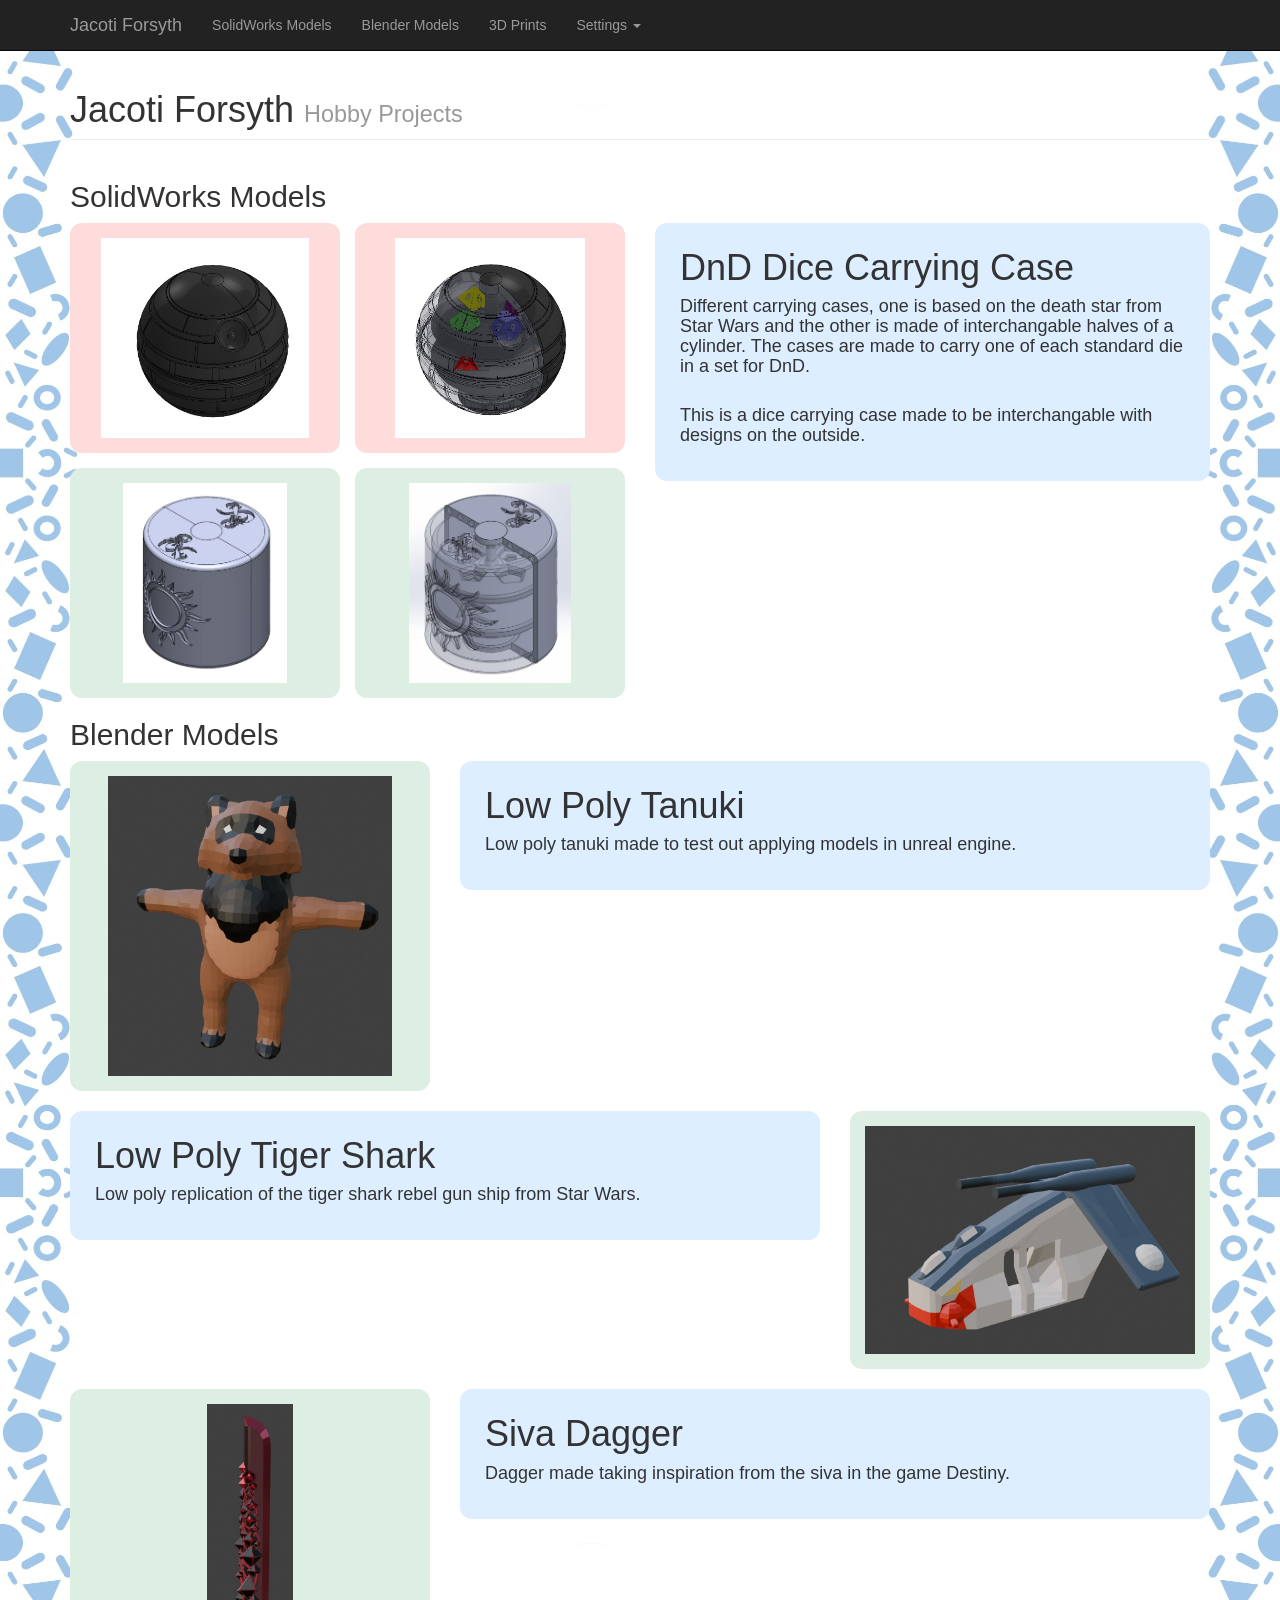
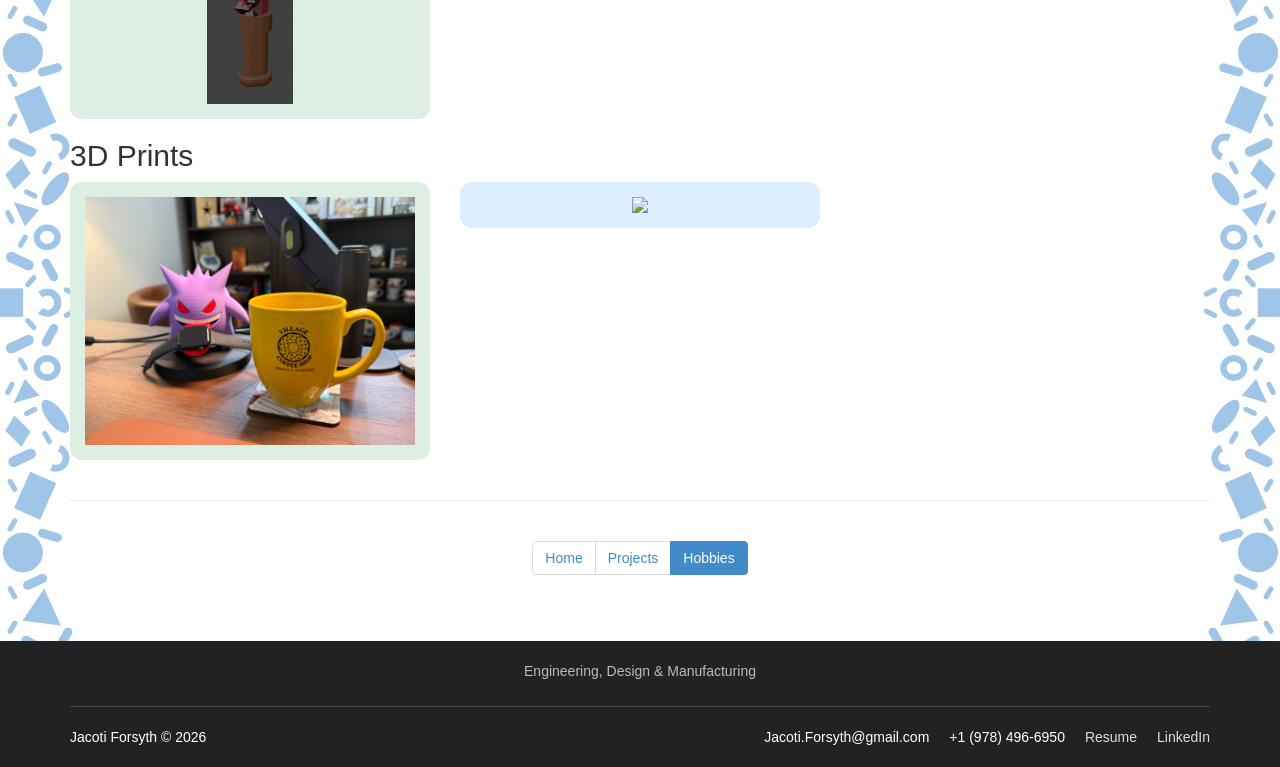
==== hobbies.html @ 0930b6d2 "added dark theme staying across tabs added a hobbies page added a theme.js to manage the dark theme " ====
<!DOCTYPE html>
<html lang="en">
  <head>
    <meta charset="utf-8">
    <meta name="viewport" content="width=device-width, initial-scale=1.0">
    <meta name="description" content="Hobbies Portfolio">
    <meta name="author" content="Jacoti Forsyth">

    <!-- shows at the tab -->
    <title>Jacoti Forsyth | Hobbies</title>

    <!-- Bootstrap core CSS -->
    <link href="css/bootstrap.css" rel="stylesheet">

    <!-- Custom CSS for the '3 Col Portfolio' Template -->
    <link href="css/3-col-portfolio.css" rel="stylesheet">

    <!-- Dark theme -->
      <script src="js/theme.js" defer></script>
  </head>

  <body>

    <nav class="navbar navbar-fixed-top navbar-inverse" role="navigation">
      <div class="container">
        <div class="navbar-header">
          <button type="button" class="navbar-toggle" data-toggle="collapse" data-target=".navbar-ex1-collapse">
            <span class="sr-only">Toggle navigation</span>
            <span class="icon-bar"></span>
            <span class="icon-bar"></span>
            <span class="icon-bar"></span>
          </button>
          <!-- website name / logo http://startbootstrap.com-->
          <a class="navbar-brand" href="index.html">
            Jacoti Forsyth</a>
        </div>

        <!-- Collect the nav links, forms, and other content for toggling -->
        <div class="collapse navbar-collapse navbar-ex1-collapse">
          <ul class="nav navbar-nav">
            <!-- A list of the navigation items -->
            <li><a href="#solidoworks">SolidWorks Models</a></li> 
            <li><a href="#blender">Blender Models</a></li>
            <li><a href="#3D_prints">3D Prints</a></li>
            <!-- <li><a href="#die">Die Design</a></li> -->
            <li class="dropdown">
              <a href="#" class="dropdown-toggle" data-toggle="dropdown" role="button" aria-expanded="false">Settings <span class="caret"></span></a>

              <ul class="dropdown-menu">
                <li id="light-option" style="display: none;"><a href="#" onclick="setTheme('light'); return false;">Light Mode</a></li>
                <li id="dark-option"><a href="#" onclick="setTheme('dark'); return false;"> Dark Mode </a></li>
              </ul>
            </li>
            
          </ul>
        </div><!-- /.navbar-collapse -->
      </div><!-- /.container -->
    </nav>

    <div class="container">

      
      <div class="row">

        <div class="col-lg-12">
          <h1 class="page-header">Jacoti Forsyth
             <small>Hobby Projects</small>
            </h1>
        </div>

      </div>

      <!-- Solidworks Section -->
      <div id="solidworks" class="row">
        <div class="col-lg-12">
          <h2>SolidWorks Models</h2>
          
        </div>
      </div>

      <!-- chat quad pic text -->
      <div class="row">

    <!-- LEFT: four images -->
    <div class="col-md-6">
        <div class="image-grid">
            <div class="photo-box2">
                <img src="images/death_star.jpg" class="img-responsive">
            </div>

            <div class="photo-box2">
                <img src="images/death_star_trans.jpg" class="img-responsive">
            </div>

            <div class="photo-box">
                <img src="images/sun_moon_dnd.jpg" class="img-responsive">
            </div>

            <div class="photo-box">
                <img src="images/sun_moon_dnd_trans.jpg" class="img-responsive">
            </div>

        </div>
    </div>

    <!-- RIGHT: text -->
    <div class="col-md-6">
      <div class="text-box1">
        <p class="h1">DnD Dice Carrying Case</p>

        <p class="h4">
            Different carrying cases, one is based on the death star from Star Wars and the other is made of interchangable halves of a cylinder.
            The cases are made to carry one of each standard die in a set for DnD. 
        </p>

        <br>
        
        <p class="h4">
            This is a dice carrying case made to be interchangable with designs on the outside.

        </p>
      </div>
    </div>

    </div>

      <!-- First Project Section -->
      <div id="blender" class="row">
        <div class="col-lg-12">
          <h2>Blender Models</h2>
          
        </div>
      </div>

      <div class="row">

        <!-- Photo -->
        <div class="col-md-4">
          <div class="photo-box">
            <img class="img-responsive"
                src="images/low_poly_tanuki.jpg">
          </div>
        </div>

        <!-- Text -->
        <div class="col-md-8">
          <div class="text-box1">
            <p class="h1">Low Poly Tanuki</p>
            <p class="h4">Low poly tanuki made to test out applying models in unreal engine.</p>
          </div>
        </div>

      </div>

      <br>

      <div class="row">

         <div class="col-md-8">
          <div class="text-box1">
            <p class="h1">Low Poly Tiger Shark</p>
            <p class="h4">Low poly replication of the tiger shark rebel gun ship from Star Wars.</p>
          </div>
        </div>

        <div class="col-md-4">
          <div class="photo-box">
            <img class="img-responsive"
                src="images/tiger_shark_rgs.jpg">
          </div>
        </div>
        
      </div>

      <br>

      <div class="row">

        <!-- Photo -->
        <div class="col-md-4">
          <div class="photo-box">
            <img class="img-responsive"
                src="images/siva_sword.jpg">
          </div>
        </div>

        <!-- Text -->
        <div class="col-md-8">
          <div class="text-box1">
            <p class="h1">Siva Dagger</p>
            <p class="h4">Dagger made taking inspiration from the siva in the game Destiny.</p>
          </div>
        </div>

      </div>


      <div id="3D_prints" class="row">
        <div class="col-lg-12">
          <h2>3D Prints</h2>
        </div>
      </div>

      <div class="row">
        <div class="col-md-4">
          <div class="photo-box">
            <img class="img-responsive"
                src="images/gegar_printed.jpg">
          </div>
        </div>
        <div class="col-md-4">
          <div class="photo-box1">
            <img class="img-responsive"
                src="images/.jpg">
          </div>
        </div>
      </div>
      <br>

      <hr>

      <div class="row text-center">
        
        <div class="col-lg-12">
          <ul class="pagination">
            <!-- <li><a href="#">&laquo;</a></li> -->
            <li><a href="index.html">Home</a></li>
            <li><a href="projects.html">Projects</a></li>
            <li class="active"><a href="hobbies.html">Hobbies</a></li>
            <!-- <li><a href="#">4</a></li>
            <li><a href="#">5</a></li>
            <li><a href="#">&raquo;</a></li> -->
          </ul>        
        </div>

      </div>

    </div><!-- /.container -->

    <div class="container">

      <!-- <hr> -->

      <footer>
        <div class="row">
          <div class="col-lg-12">
            
          </div>
        </div>
      </footer>
      
    </div><!-- /.container -->

    <script type="text/javascript"> 
      var dt = new Date();
      document.getElementById('getCurrentDate').innerHTML = dt.getFullYear();

    </script>

    <script src="js/jquery.js"></script>
    <script src="js/bootstrap.js"></script>

    <footer class="bottom-bar">
        <div class="container">
          <div class="footer-top">
            <p>Engineering, Design & Manufacturing</p>
          </div>

          <div class="footer-bottom">
            <p> Jacoti Forsyth &copy; <span id="getCurrentDate"></span></p>

            <ul class="footer-links">
              <li> Jacoti.Forsyth@gmail.com</li>
              <li> +1 (978) 496-6950</li>
              <li><a href="./resume.pdf" download="resume.pdf"
                onclick="return confirm('Would you like to open my resume?')">
                Resume</a></li>
              <li> <a href="https://www.linkedin.com/in/jacotiforsyth" target="_blank" rel="noopener noreferrer">LinkedIn</a> </li>
            </ul>
          </div>
        </div>
        
      </footer>

        <script type="text/javascript"> 
          var dt = new Date();
          document.getElementById('getCurrentDate').innerHTML = dt.getFullYear();
        </script>

  </body>

</html>
---- css/3-col-portfolio.css ----
body {
    margin-top: 50px; /* Height of the navbar */
}

.portfolio-item {
    display: block;
    margin-bottom: 25px;
}

footer {
    margin: 0px 0;
}

#about, #services, #contact {
    margin: 50px 0;
}

.portfolio-item img {
    display: block;
    width: 100%;
    height: 250px;
    object-fit: contain;
}

.portfolio-item h3,
.portfolio-item p {
    text-align: center;
}

/* About section layout */
.about-row {
    display: flex;
    flex-wrap: wrap;
    align-items: stretch;
}

.about-row > .col-md-4,
.about-row > .col-md-8 {
    display: flex;
}

/* Photo box */
.about-photo-box {
    background-color: #DDEFE3;
    padding: 15px;
    border-radius: 12px;
    width: 100%;

    display: flex;
    justify-content: center;
    align-items: center;
}

.about-photo-box img {
    width: 100%;
    max-width: 250px;
    height: auto;
}

.photo-box,
.photo-box1,
.photo-box2 {
    padding: 15px;
    border-radius: 12px;
    width: 100%;

    display: flex;
    justify-content: center;
    align-items: center;
}

.photo-box img,
.photo-box1 img,
.photo-box2 img {
    max-height: 300px;
    max-width: 100%;
    width: auto;
    height: auto;
    display: block;
    margin: 0 auto;
    object-fit: contain;
}

.photo-box {
    background-color: #DDEFE3;
}
.photo-box1 {
    background-color: #DCEEFF;
}
.photo-box2 {
    background-color: #ffdcdc;
}

.image-grid {
    display: grid;
    grid-template-columns: repeat(2, minmax(0, 1fr));
    gap: 15px;
}

.image-grid .photo-box,
.image-grid .photo-box1,
.image-grid .photo-box2 {
    box-sizing: border-box;
    min-width: 0;
    width: 100%;
}

.image-grid img {
    display: block;
    max-width: 100%;
    max-height: 200px;
    width: auto;
    height: auto;
    object-fit: contain;
}

/* Text box */
.text-box1, 
.text-box2  {
    padding: 25px;
    border-radius: 12px;
    width: 100%;
    height: auto;
    box-sizing: border-box;
}

.text-box1 {
    background-color: #DCEEFF;
}
.text-box2 {
    background-color: #DDEFE3;
}

/* Mobile layout */
@media (max-width: 991px) {
    .about-row {
        display: block;
    }

    .about-row > .col-md-4,
    .about-row > .col-md-8 {
        display: block;
        margin-bottom: 15px;
    }
}

html {
    scroll-behavior: smooth;
}

[id] {
    scroll-margin-top: 100px;
}

@media (max-width: 768px) {
    :target {
        scroll-margin-top: 75px;
    }
}
/* footer */
.bottom-bar {
  width: 100%;
  background-color: #222;
  color: white;
  text-align: center;
  padding: 20px 0;
  margin-top: 40px;
}

.bottom-bar p {
  margin: 0;
}
.footer-top {
  margin-bottom: 25px;
}

.footer-top h3 {
  margin-top: 0;
  font-weight: 600;
}

.footer-top p {
  color: #bbb;
}

.footer-bottom {
  border-top: 1px solid #444;
  padding-top: 20px;
  display: flex;
  justify-content: space-between;
  align-items: center;
  flex-wrap: wrap;
  gap: 15px;
}

.footer-bottom p {
  margin: 0;
}

.footer-links {
  list-style: none;
  display: flex;
  flex-wrap: wrap;
  gap: 20px;
  margin: 0;
  padding: 0;
}

.footer-links a {
  color: #ddd;
  text-decoration: none;
}

.footer-links a:hover {
  color: #fff;
  text-decoration: underline;
}

@media (max-width: 600px) {
  .footer-bottom {
    flex-direction: column;
    align-items: flex-start;
  }
}
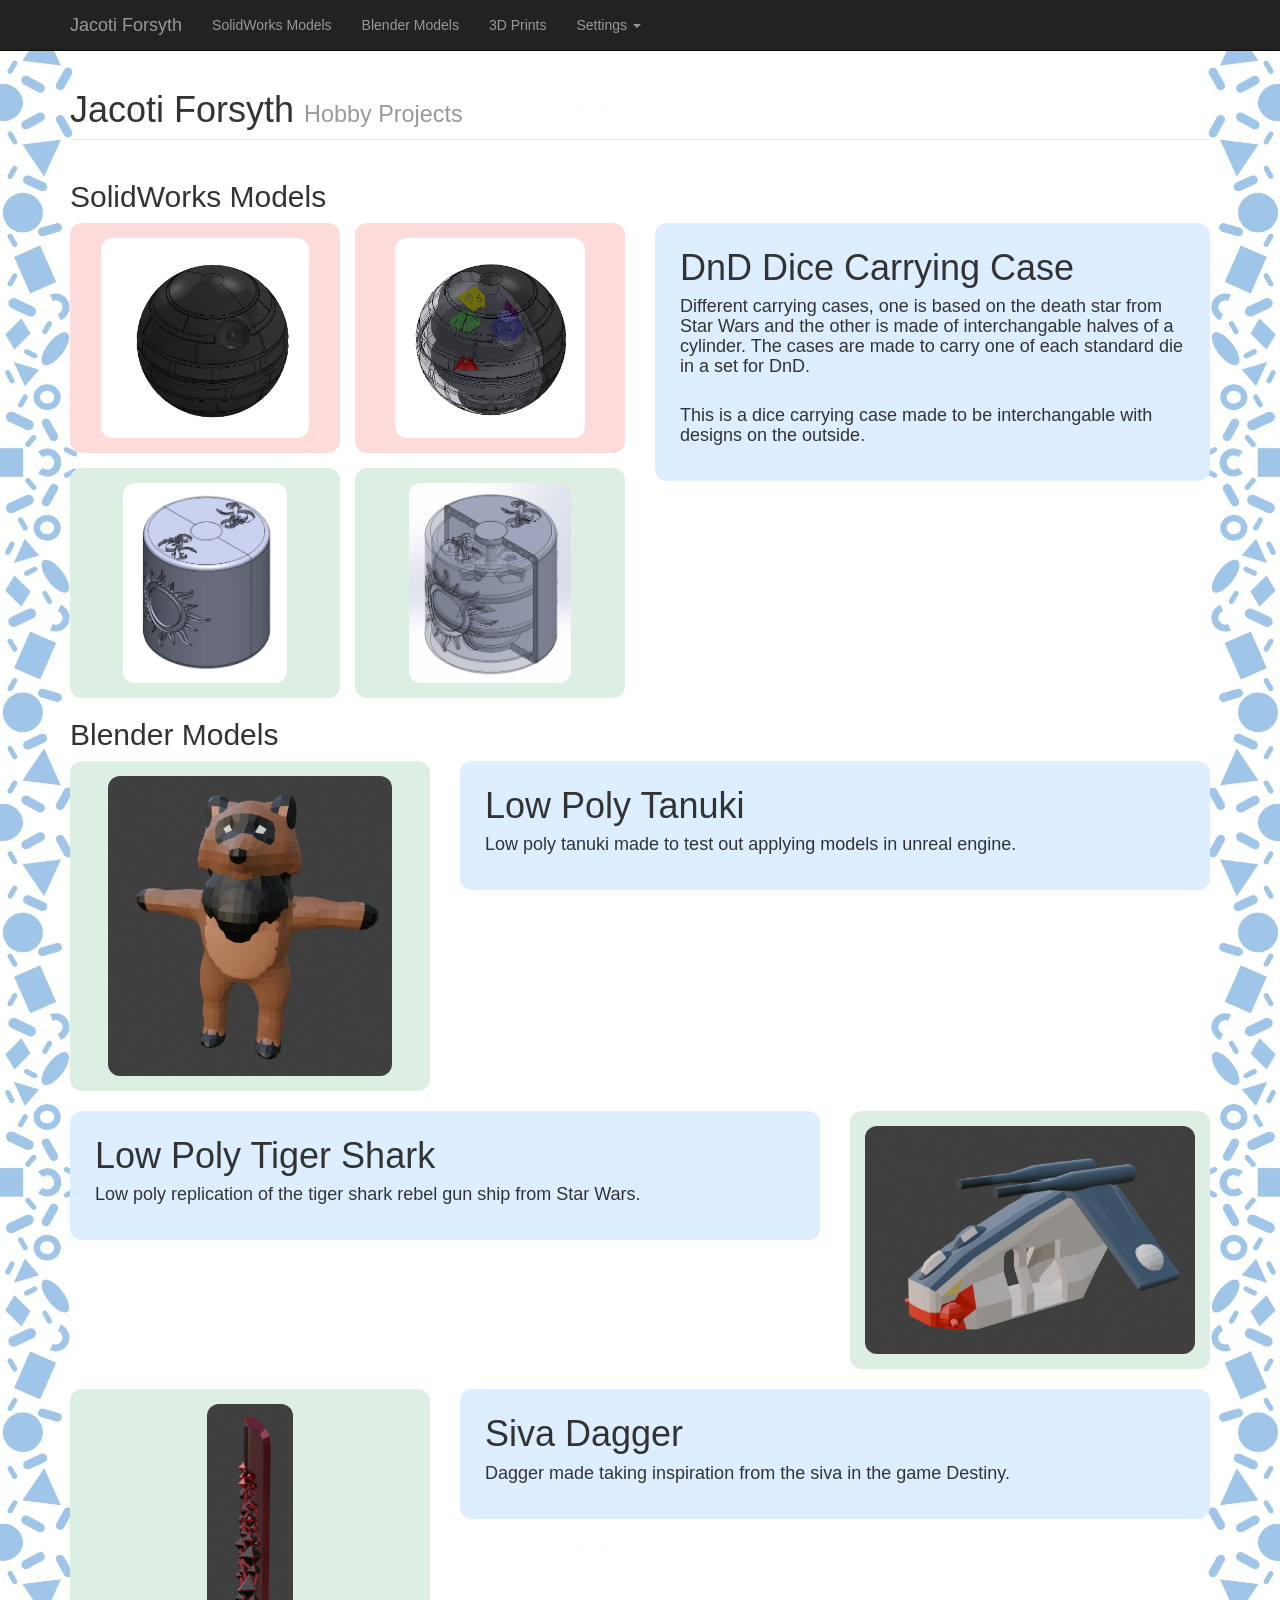
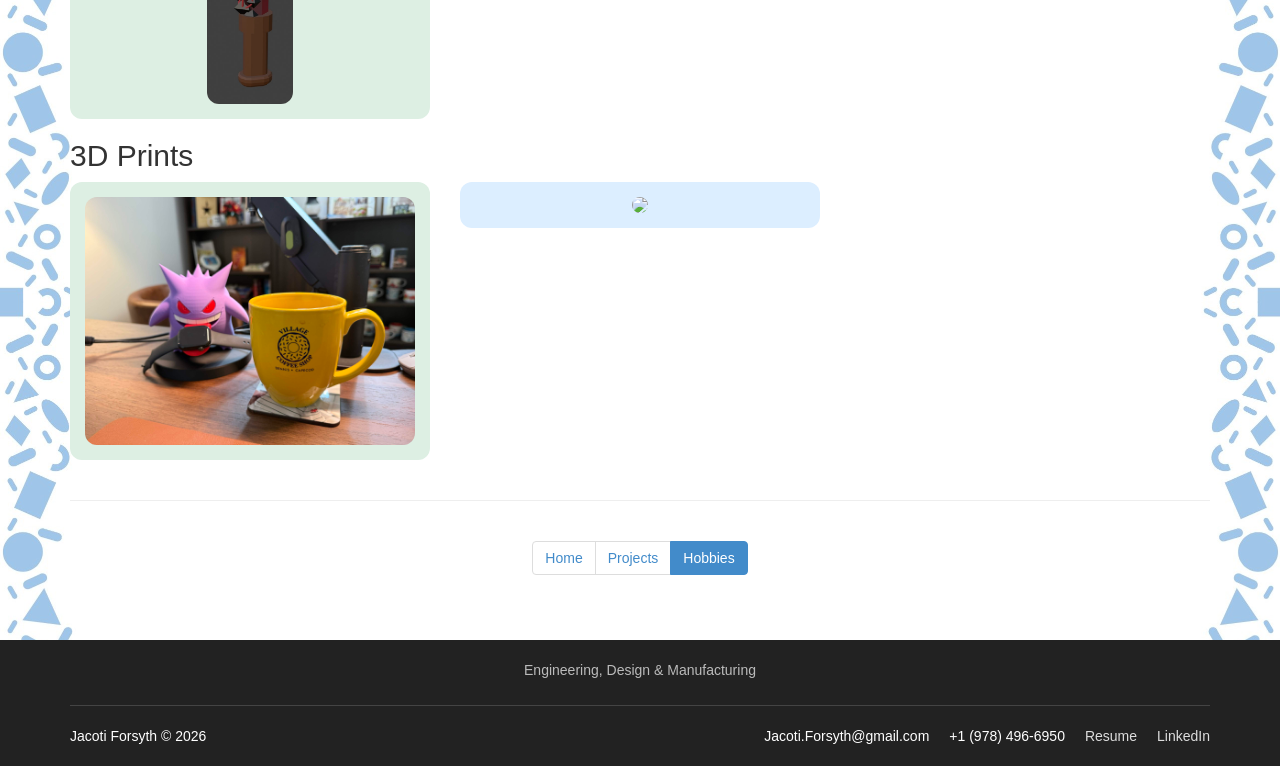
==== commit 13a5f66d: "Fleshed out the hobbies section Added descriptions to all the sections Added a project breakdown for" ====
--- a/hobbies.html
+++ b/hobbies.html
@@ -39,7 +39,7 @@
         <div class="collapse navbar-collapse navbar-ex1-collapse">
           <ul class="nav navbar-nav">
             <!-- A list of the navigation items -->
-            <li><a href="#solidoworks">SolidWorks Models</a></li> 
+            <li><a href="#solidworks">SolidWorks Models</a></li> 
             <li><a href="#blender">Blender Models</a></li>
             <li><a href="#3D_prints">3D Prints</a></li>
             <!-- <li><a href="#die">Die Design</a></li> -->
@@ -124,7 +124,7 @@
 
     </div>
 
-      <!-- First Project Section -->
+      <!-- Blender Header -->
       <div id="blender" class="row">
         <div class="col-lg-12">
           <h2>Blender Models</h2>
@@ -132,6 +132,8 @@
         </div>
       </div>
 
+      <!-- Blender models alternating pic and text -->
+       <!-- Low Poly Tanuki -->
       <div class="row">
 
         <!-- Photo -->
@@ -154,6 +156,7 @@
 
       <br>
 
+      <!-- Tigershark -->
       <div class="row">
 
          <div class="col-md-8">
@@ -174,6 +177,7 @@
 
       <br>
 
+      <!-- Siva Sword -->
       <div class="row">
 
         <!-- Photo -->
@@ -195,12 +199,14 @@
       </div>
 
 
+      <!-- 3D printing Section -->
       <div id="3D_prints" class="row">
         <div class="col-lg-12">
           <h2>3D Prints</h2>
         </div>
       </div>
 
+      <!-- Photos, curent gengar and blank -->
       <div class="row">
         <div class="col-md-4">
           <div class="photo-box">
@@ -219,6 +225,7 @@
 
       <hr>
 
+      <!-- Bottom Nav Bar -->
       <div class="row text-center">
         
         <div class="col-lg-12">
@@ -238,28 +245,13 @@
     </div><!-- /.container -->
 
     <div class="container">
-
-      <!-- <hr> -->
-
-      <footer>
-        <div class="row">
-          <div class="col-lg-12">
-            
-          </div>
-        </div>
-      </footer>
-      
     </div><!-- /.container -->
 
-    <script type="text/javascript"> 
-      var dt = new Date();
-      document.getElementById('getCurrentDate').innerHTML = dt.getFullYear();
-
-    </script>
-
+    <!-- Necessary Java Imports -->
     <script src="js/jquery.js"></script>
     <script src="js/bootstrap.js"></script>
 
+    <!-- Bottom bar with info -->
     <footer class="bottom-bar">
         <div class="container">
           <div class="footer-top">
--- a/css/3-col-portfolio.css
+++ b/css/3-col-portfolio.css
@@ -5,21 +5,36 @@
 .portfolio-item {
     display: block;
     margin-bottom: 25px;
+    overflow: hidden;
+    border-radius: 12px;
 }
 
 footer {
     margin: 0px 0;
 }
 
-#about, #services, #contact {
+#about, #services, #contact, #skills {
     margin: 50px 0;
 }
 
 .portfolio-item img {
     display: block;
     width: 100%;
-    height: 250px;
+    height: auto;
+    max-height: 250px;
+    /* max-width: 600px; */
     object-fit: contain;
+}
+
+/* could add in the rowdy images once they're fixed */
+#display-kit-img{
+    max-width: 300px;
+    margin-right: auto;
+    margin-left: auto;
+}
+
+img.img-responsive {
+    border-radius: 12px;
 }
 
 .portfolio-item h3,
@@ -79,6 +94,7 @@
     display: block;
     margin: 0 auto;
     object-fit: contain;
+    border-radius: 12px;
 }
 
 .photo-box {
@@ -129,6 +145,51 @@
 }
 .text-box2 {
     background-color: #DDEFE3;
+}
+
+#skills .text-box1 h3,
+#skills .text-box2 h3 {
+    margin-top: 0;
+    padding-top: 0px;
+}
+
+#about .text-box1 ,
+#about .text-box2 {
+    display: flex;
+    flex-direction: column;
+    justify-content: center;
+}
+
+.photo-box1 .portfolio-item {
+    margin-bottom: 0;
+}
+
+/* Project breakdown grid */
+.project-grid {
+    display: grid;
+    grid-template-columns: repeat(2, minmax(0, 1fr));
+    gap: 15px;
+}
+
+.project-grid .text-box1,
+.project-grid .text-box2 {
+    height: 100%;
+    box-sizing: border-box;
+    transition: transform 0.2s ease,
+                box-shadow 0.2s ease;
+}
+
+.project-grid .text-box1:hover,
+.project-grid .text-box2:hover {
+    transform: translateY(-3px);
+    box-shadow: 0 4px 12px rgba(0, 0, 0, 0.08);
+}
+
+/* Mobile and tablet layout */
+@media (max-width: 991px) {
+    .project-grid {
+        grid-template-columns: 1fr;
+    }
 }
 
 /* Mobile layout */
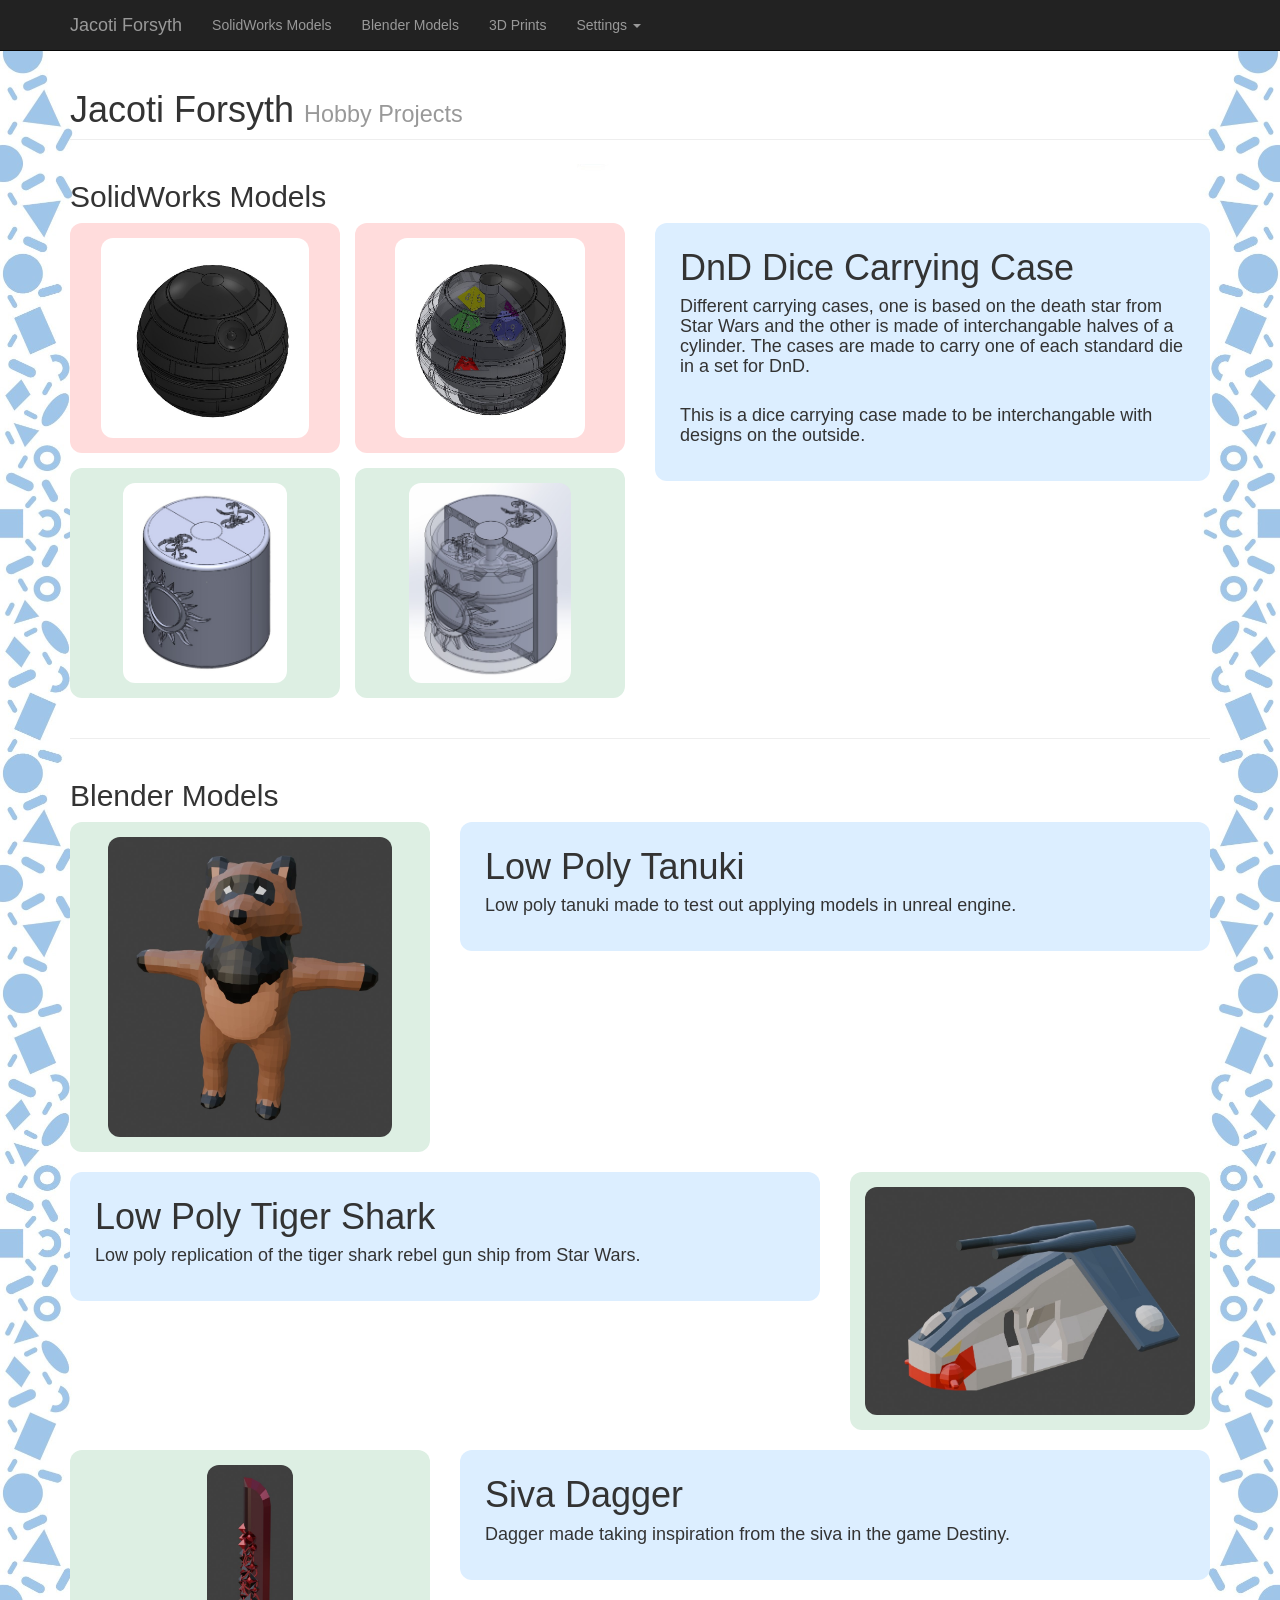
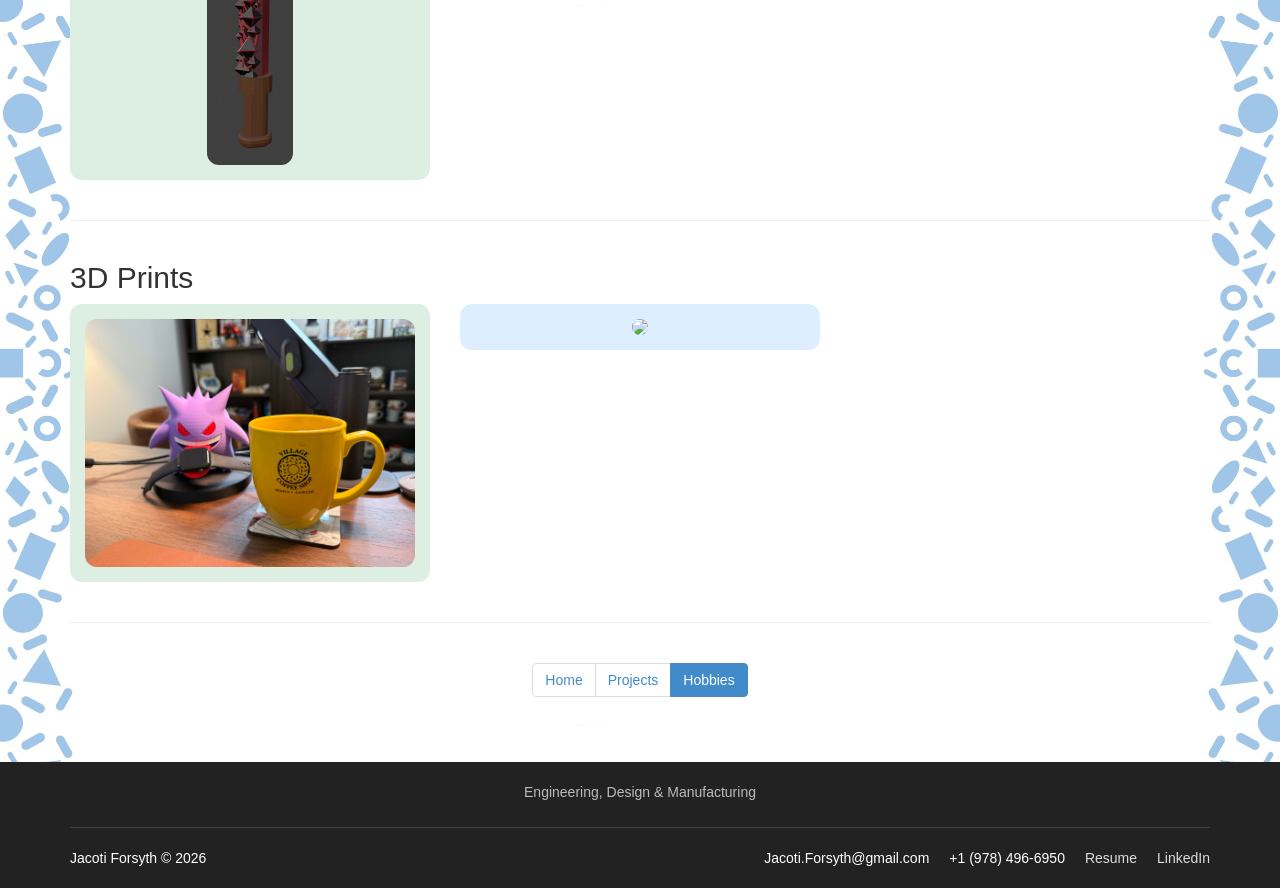
==== commit 0cc9f4ff: "Added Case Study for Rowdy Added the hovering to the front page images Oriented the die design" ====
--- a/hobbies.html
+++ b/hobbies.html
@@ -122,8 +122,10 @@
       </div>
     </div>
 
+    
     </div>
-
+      <br>
+      <hr>
       <!-- Blender Header -->
       <div id="blender" class="row">
         <div class="col-lg-12">
@@ -198,7 +200,8 @@
 
       </div>
 
-
+      <br>
+      <hr>
       <!-- 3D printing Section -->
       <div id="3D_prints" class="row">
         <div class="col-lg-12">
--- a/css/3-col-portfolio.css
+++ b/css/3-col-portfolio.css
@@ -183,6 +183,24 @@
 .project-grid .text-box2:hover {
     transform: translateY(-3px);
     box-shadow: 0 4px 12px rgba(0, 0, 0, 0.08);
+}
+
+.home-preview .text-box1,
+.home-preview .text-box2 {
+    height: 100%;
+    box-sizing: border-box;
+    transition: transform 0.2s ease,
+                box-shadow 0.2s ease;
+}
+
+.home-preview .text-box1:hover,
+.home-preview .text-box2:hover {
+    transform: translateY(-3px);
+    box-shadow: 0 4px 12px rgba(0, 0, 0, 0.08);
+}
+
+.home-preview {
+    margin-top: 5px;
 }
 
 /* Mobile and tablet layout */
